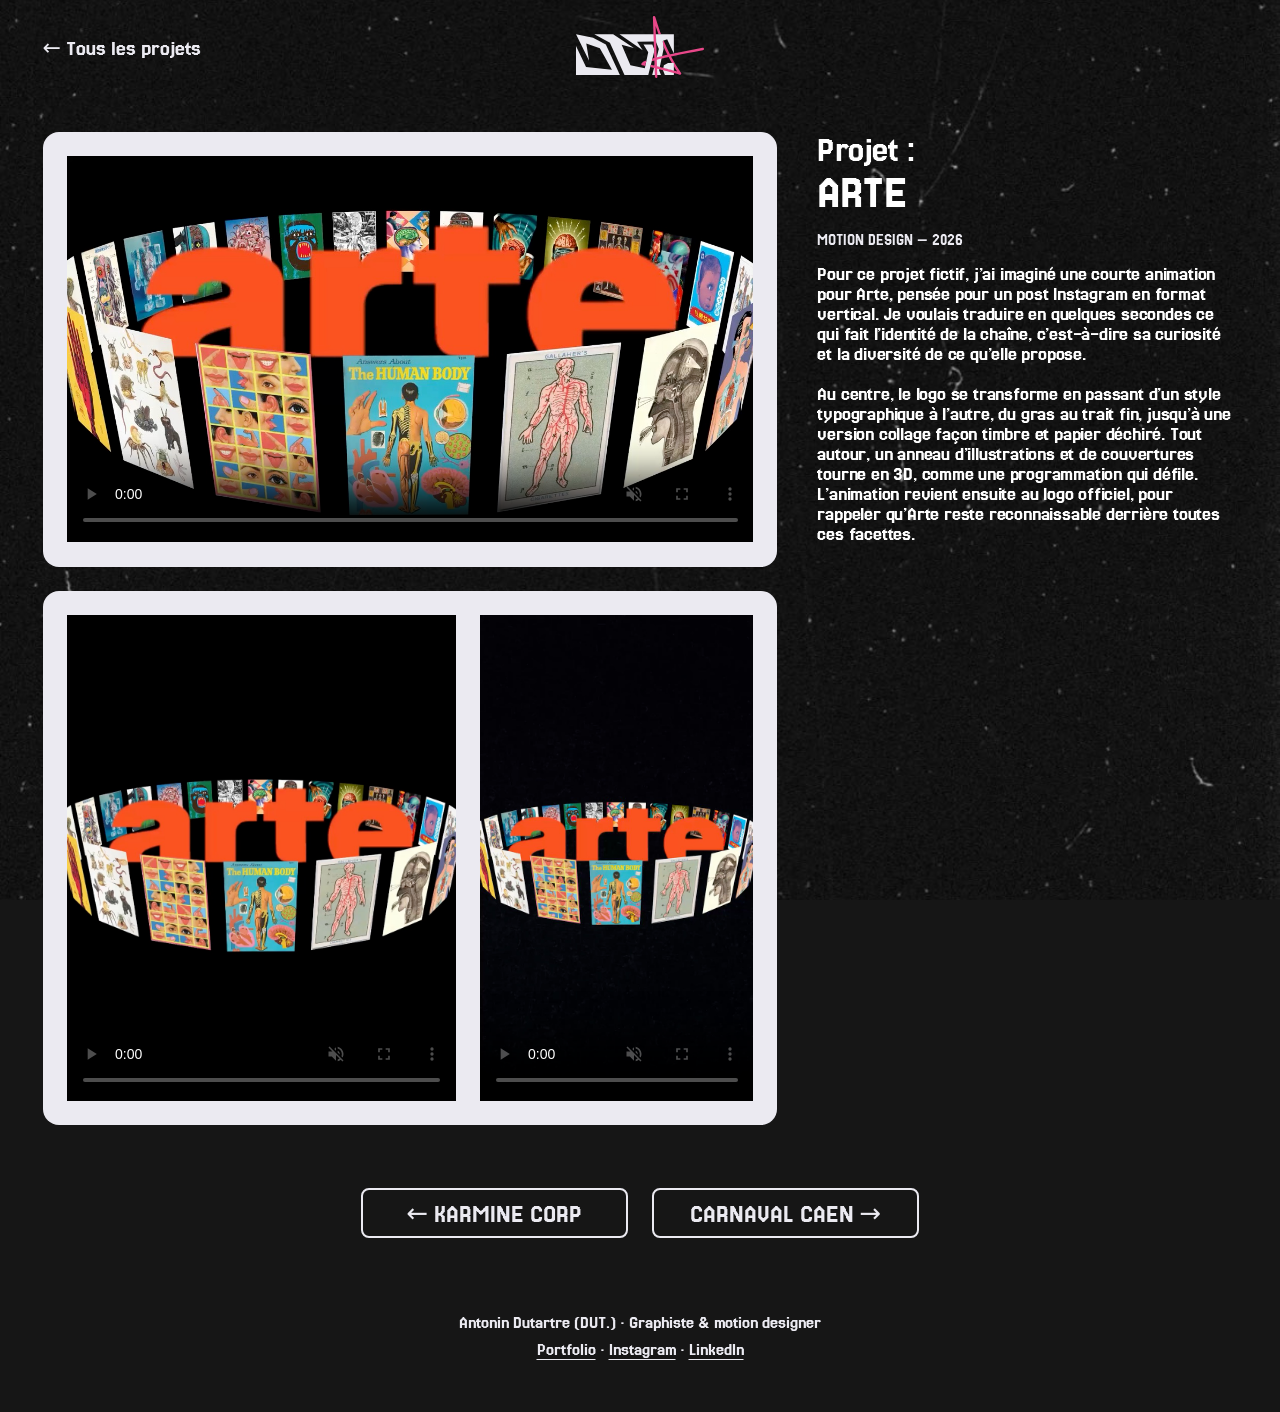
==== projets/arte/index.html @ b0b57cdd "Référencement : une page par projet, plus d'erreurs 404, images allégées - Page dédiée pour chacun d" ====
<!doctype html>
<html lang="fr">
<head>
  <meta charset="utf-8">
  <meta name="viewport" content="width=device-width, initial-scale=1">
  <title>Arte — Animation motion design pour Instagram | Antonin Dutartre (DUT.)</title>
  <meta name="description" content="Pour ce projet fictif, j’ai imaginé une courte animation pour Arte, pensée pour un post Instagram en format vertical. Je voulais traduire en quelques…">
  <meta name="author" content="Antonin Dutartre">
  <link rel="canonical" href="https://dut-designn.com/projets/arte/">
  <meta name="theme-color" content="#161616">
  <link rel="icon" href="/assets/favicon.svg" type="image/svg+xml">
  <link rel="icon" href="/assets/favicon-48.png" type="image/png" sizes="48x48">
  <link rel="apple-touch-icon" href="/assets/apple-touch-icon.png">

  <meta property="og:type" content="article">
  <meta property="og:locale" content="fr_FR">
  <meta property="og:site_name" content="DUT. — Antonin Dutartre">
  <meta property="og:url" content="https://dut-designn.com/projets/arte/">
  <meta property="og:title" content="Arte — Animation motion design pour Instagram">
  <meta property="og:description" content="Pour ce projet fictif, j’ai imaginé une courte animation pour Arte, pensée pour un post Instagram en format vertical. Je voulais traduire en quelques…">
  <meta property="og:image" content="https://dut-designn.com/images/vignettes/arte.jpg">
  <meta property="og:image:alt" content="Arte — projet d'Antonin Dutartre">
  <meta name="twitter:card" content="summary_large_image">

  <script type="application/ld+json">
  {
    "@context": "https://schema.org",
    "@graph": [
      {
        "@type": "CreativeWork",
        "@id": "https://dut-designn.com/projets/arte/#projet",
        "url": "https://dut-designn.com/projets/arte/",
        "name": "Arte",
        "headline": "Arte — Animation motion design pour Instagram",
        "description": "Pour ce projet fictif, j’ai imaginé une courte animation pour Arte, pensée pour un post Instagram en format vertical. Je voulais traduire en quelques…",
        "text": "Pour ce projet fictif, j’ai imaginé une courte animation pour Arte, pensée pour un post Instagram en format vertical. Je voulais traduire en quelques secondes ce qui fait l’identité de la chaîne, c’est-à-dire sa curiosité et la diversité de ce qu’elle propose.\n\nAu centre, le logo se transforme en passant d’un style typographique à l’autre, du gras au trait fin, jusqu’à une version collage façon timbre et papier déchiré. Tout autour, un anneau d’illustrations et de couvertures tourne en 3D, comme une programmation qui défile. L’animation revient ensuite au logo officiel, pour rappeler qu’Arte reste reconnaissable derrière toutes ces facettes.",
        "genre": [
          "Motion design"
        ],
        "inLanguage": "fr-FR",
        "creator": {
          "@type": "Person",
          "@id": "https://dut-designn.com/#antonin",
          "name": "Antonin Dutartre",
          "url": "https://dut-designn.com/"
        },
        "dateCreated": "2026",
        "image": [
          "https://dut-designn.com/images/vignettes/arte.jpg"
        ],
        "video": [
          {
            "@type": "VideoObject",
            "name": "Arte — vidéo 1",
            "description": "Pour ce projet fictif, j’ai imaginé une courte animation pour Arte, pensée pour un post Instagram en format vertical. Je voulais traduire en quelques…",
            "contentUrl": "https://dut-designn.com/images/projets/arte/1/1.mp4",
            "thumbnailUrl": "https://dut-designn.com/images/projets/arte/1/1.apercu.jpg",
            "uploadDate": "2026-10-27T17:45:11+01:00",
            "creator": {
              "@id": "https://dut-designn.com/#antonin"
            }
          },
          {
            "@type": "VideoObject",
            "name": "Arte — vidéo 2",
            "description": "Pour ce projet fictif, j’ai imaginé une courte animation pour Arte, pensée pour un post Instagram en format vertical. Je voulais traduire en quelques…",
            "contentUrl": "https://dut-designn.com/images/projets/arte/2/1.mp4",
            "thumbnailUrl": "https://dut-designn.com/images/projets/arte/2/1.apercu.jpg",
            "uploadDate": "2026-10-27T17:45:12+01:00",
            "creator": {
              "@id": "https://dut-designn.com/#antonin"
            }
          },
          {
            "@type": "VideoObject",
            "name": "Arte — vidéo 3",
            "description": "Pour ce projet fictif, j’ai imaginé une courte animation pour Arte, pensée pour un post Instagram en format vertical. Je voulais traduire en quelques…",
            "contentUrl": "https://dut-designn.com/images/projets/arte/2/2.mp4",
            "thumbnailUrl": "https://dut-designn.com/images/projets/arte/2/2.apercu.jpg",
            "uploadDate": "2026-10-27T17:45:13+01:00",
            "creator": {
              "@id": "https://dut-designn.com/#antonin"
            }
          }
        ]
      },
      {
        "@type": "BreadcrumbList",
        "itemListElement": [
          {
            "@type": "ListItem",
            "position": 1,
            "name": "Portfolio",
            "item": "https://dut-designn.com/"
          },
          {
            "@type": "ListItem",
            "position": 2,
            "name": "Arte",
            "item": "https://dut-designn.com/projets/arte/"
          }
        ]
      }
    ]
  }
  </script>

  <link rel="preconnect" href="https://fonts.googleapis.com">
  <link rel="preconnect" href="https://fonts.gstatic.com" crossorigin>
  <link href="https://fonts.googleapis.com/css2?family=Jacquarda+Bastarda+9&family=Jersey+25&display=swap" rel="stylesheet">
  <link rel="stylesheet" href="/css/style.css">
  <link rel="stylesheet" href="/css/projet.css">
</head>
<body class="fond page-projet">
  <!-- Page générée automatiquement par outils/generer_site.py : modifie js/projets.js, pas ce fichier -->
  <header class="projet__entete">
    <a class="projet__retour" href="/#motion-design">← Tous les projets</a>
    <a class="accueil__logo" href="/"><img src="/assets/svg/logo.svg" width="128" height="62" alt="DUT. — Antonin Dutartre, graphiste et motion designer"></a>
    <span class="projet__espace" aria-hidden="true"></span>
  </header>

  <main class="projet">
    <div class="projet__texte">
      <h1 class="fiche__titre projet__titre">
        <span class="fiche__surtitre">Projet :</span>
        <span>ARTE</span>
      </h1>
      <p class="projet__infos">Motion design — 2026</p>
      <div class="fiche__description">
        <p>Pour ce projet fictif, j’ai imaginé une courte animation pour Arte, pensée pour un post Instagram en format vertical. Je voulais traduire en quelques secondes ce qui fait l’identité de la chaîne, c’est-à-dire sa curiosité et la diversité de ce qu’elle propose.</p>
        <p>Au centre, le logo se transforme en passant d’un style typographique à l’autre, du gras au trait fin, jusqu’à une version collage façon timbre et papier déchiré. Tout autour, un anneau d’illustrations et de couvertures tourne en 3D, comme une programmation qui défile. L’animation revient ensuite au logo officiel, pour rappeler qu’Arte reste reconnaissable derrière toutes ces facettes.</p>
      </div>
    </div>

    <div class="projet__visuels">
      <div class="projet__page">
        <figure class="projet__visuel" style="--ratio:1.7778"><video src="/images/projets/arte/1/1.mp4" poster="/images/projets/arte/1/1.apercu.jpg" width="1280" height="720" muted loop playsinline controls preload="metadata" aria-label="Arte — visuel 1 (Motion design) par Antonin Dutartre"></video></figure>
      </div>
      <div class="projet__page">
        <figure class="projet__visuel" style="--ratio:0.7992"><video src="/images/projets/arte/2/1.mp4" poster="/images/projets/arte/2/1.apercu.jpg" width="1023" height="1280" muted loop playsinline controls preload="metadata" aria-label="Arte — visuel 2 (Motion design) par Antonin Dutartre"></video></figure>
        <figure class="projet__visuel" style="--ratio:0.5625"><video src="/images/projets/arte/2/2.mp4" poster="/images/projets/arte/2/2.apercu.jpg" width="720" height="1280" muted loop playsinline controls preload="metadata" aria-label="Arte — visuel 3 (Motion design) par Antonin Dutartre"></video></figure>
      </div>
    </div>
  </main>

  <nav class="projet__suite" aria-label="Autres projets">
    <a class="bouton" href="/projets/karmine-corp/">← Karmine Corp</a>
    <a class="bouton" href="/projets/carnaval/">Carnaval Caen →</a>
  </nav>

  <footer class="projet__pied">
    <p>Antonin Dutartre (DUT.) · Graphiste &amp; motion designer</p>
    <p>
      <a href="/">Portfolio</a> ·
      <a href="https://www.instagram.com/dut_designn/" target="_blank" rel="noopener">Instagram</a> ·
      <a href="https://www.linkedin.com/in/dut-designn/" target="_blank" rel="noopener">LinkedIn</a>
    </p>
  </footer>

  <script>
    // Les vidéos ne jouent que lorsqu'elles sont visibles (au moins à moitié), comme sur l'accueil
    const observateur = new IntersectionObserver((entrees) => entrees.forEach(({ target: v, isIntersecting, intersectionRatio }) => {
      if (isIntersecting && intersectionRatio >= 0.5 && !v.pauseVisiteur) v.play().catch(() => {});
      else if (!v.paused) { v.pauseAuto = true; v.pause(); }
    }), { threshold: [0, 0.5] });
    document.querySelectorAll('video').forEach((v) => {
      v.addEventListener('pause', () => { if (!v.pauseAuto) v.pauseVisiteur = true; v.pauseAuto = false; });
      v.addEventListener('play', () => { v.pauseVisiteur = false; });
      observateur.observe(v);
    });
  </script>
</body>
</html>
---- css/style.css ----
/* =========================================================
   DUT. — Portfolio Antonin Dutartre
   Basé sur la maquette Figma (cadre 1920 × 1080)
   ========================================================= */

/* Police 0Arame (années sur les cartes, sous-titre) : elle n'est pas sur Google Fonts.
   Dépose le fichier dans fonts/0arame.woff2 pour l'activer. En attendant, Jersey 25 la remplace. */

:root {
  --noir: #161616;
  --gris-logo: #ebeaf1;
  --blanc: #ffffff;
  --rose: #e94789;
  --vide: #26262b;

  --police: "Jersey 25", system-ui, sans-serif;
  --police-lettrine: "Jacquarda Bastarda 9", "Jersey 25", serif;
  --police-arame: "0Arame", "Jersey 25", monospace;

  --marge: clamp(16px, 3.33vw, 64px);
  --rayon: 16px;
}

*, *::before, *::after { box-sizing: border-box; }

html { scroll-behavior: smooth; }

/* Curseur du site (assets/curseur.png, 50 px de haut ≈ 2,5 × un curseur normal ;
   curseur@2x.png pour les écrans Retina). "1 1" = la pointe en haut à gauche.
   Trois écritures : chaque navigateur garde la plus complète qu'il comprend. */
html {
  cursor: url("../assets/curseur.png") 1 1, auto;
  cursor: -webkit-image-set(url("../assets/curseur.png") 1x, url("../assets/curseur@2x.png") 2x) 1 1, auto;
  cursor: image-set(url("../assets/curseur.png") 1x, url("../assets/curseur@2x.png") 2x) 1 1, auto;
}
/* Partout le même curseur, y compris sur les liens, boutons et la fenêtre projet */
*, *::before, *::after { cursor: inherit; }
::backdrop {
  cursor: url("../assets/curseur.png") 1 1, auto;
  cursor: -webkit-image-set(url("../assets/curseur.png") 1x, url("../assets/curseur@2x.png") 2x) 1 1, auto;
  cursor: image-set(url("../assets/curseur.png") 1x, url("../assets/curseur@2x.png") 2x) 1 1, auto;
}

body {
  margin: 0;
  background: var(--noir);
  color: var(--blanc);
  font-family: var(--police);
  -webkit-font-smoothing: antialiased;
}
/* Le logo vertical de « À propos » peut déborder sur très petit écran */
main { overflow-x: clip; }

body.fiche-ouverte { overflow: hidden; }

img { display: block; max-width: 100%; }
h1, h2, p { margin: 0; font-weight: 400; }
a { color: inherit; text-decoration: none; }
button { font: inherit; color: inherit; background: none; border: 0; padding: 0; }

.lettrine { font-family: var(--police-lettrine); }

/* Fond texturé commun aux sections (images/fond.jpg).
   "fixed" : la texture reste en place pendant le défilement, donc elle se prolonge
   d'une section à l'autre sans raccord visible (sur iPhone, elle défile simplement avec la page). */
.fond {
  background:
    url("../images/fond.jpg") center / cover fixed,
    var(--noir);
}

/* ---------- Emplacement d'image vide ---------- */
.emplacement {
  position: relative;
  overflow: hidden;
  background: var(--vide);
}
.emplacement img,
.emplacement video {
  display: block;
  width: 100%;
  height: 100%;
  object-fit: cover;
}
.emplacement.vide img { display: none; }
.emplacement.vide::after {
  content: attr(data-fichier);
  position: absolute;
  inset: 0;
  display: grid;
  place-items: center;
  padding: 12px;
  text-align: center;
  font: 12px/1.3 ui-monospace, Menlo, monospace;
  color: rgba(235, 234, 241, 0.5);
  background: repeating-linear-gradient(45deg, transparent 0 12px, rgba(255, 255, 255, 0.025) 12px 24px);
}

/* =========================================================
   ACCUEIL
   ========================================================= */
.accueil {
  min-height: 100vh;
  padding: 16px var(--marge) 64px;
  display: flex;
  flex-direction: column;
  gap: clamp(32px, 4.2vw, 80px);
}

.accueil__titre { align-self: center; margin: 0; line-height: 0; }
.accueil__logo { display: inline-block; }
.accueil__logo img { width: 128px; height: 62px; }

.accueil__contenu {
  display: flex;
  align-items: stretch;
  gap: 24px;
}

.vitrine {
  flex: 1 1 auto;
  aspect-ratio: 1489 / 838;
  border: 2px solid var(--gris-logo);
  border-radius: var(--rayon);
  overflow: hidden;
}
.vitrine__pistes {
  display: flex;
  height: 100%;
  transition: transform 0.6s cubic-bezier(0.65, 0, 0.35, 1);
}
.vitrine__diapo {
  flex: 0 0 100%;
  height: 100%;
}

.accueil__nav {
  flex: 0 0 267px;
  display: flex;
  flex-direction: column;
  align-items: center;
  justify-content: space-between;
  gap: 16px;
}

/* Bouton de catégorie */
.bouton {
  display: block;
  text-align: center;
  width: 267px;
  padding: 8px;
  background: var(--noir);
  border: 2px solid var(--gris-logo);
  border-radius: 8px;
  color: var(--gris-logo);
  font-size: 32px;
  line-height: normal;
  text-transform: uppercase;
  white-space: nowrap;
  transition: border-color 0.2s, color 0.2s;
}
.bouton .lettrine { text-transform: none; }
.bouton:hover, .bouton:focus-visible { border-color: var(--rose); color: var(--rose); }

/* Flèches octogonales du site (blanches, roses au survol), toutes avec le même dessin.
   La flèche gauche a son propre fichier : le contour garde la même forme, seule la pointe change de sens. */
.fleche {
  position: relative;
  width: 151px;
  aspect-ratio: 45 / 40; /* proportions du dessin, à toutes les tailles */
  flex-shrink: 0;
}
.fleche__img {
  position: absolute;
  /* Débord du dessin autour du bouton, proportionnel à sa taille */
  top: -13.57%;
  left: -12.05%;
  width: 123.7%;
  height: 126.77%;
  max-width: none;
  overflow: visible;
}
/* Dessin de la flèche (octogone + flèche), directement dans la page : couleur via "color" */
.fleche {
  --sens: 1; /* 1 = vers la droite, -1 = vers la gauche */
  color: #ebeaf1;
  transition: color 0.2s;
}
.fleche--gauche { --sens: -1; }
.fleche__contour,
.fleche__trait { stroke: currentColor; }
.fleche:hover,
.fleche:focus-visible { color: var(--rose); }

/* Au survol, la flèche avance doucement dans sa direction, puis revient, en boucle */
.fleche:hover .fleche__trait,
.fleche:focus-visible .fleche__trait {
  animation: fleche-pousse 0.9s ease-in-out infinite;
}
@keyframes fleche-pousse {
  0%, 100% { transform: translateX(0); }
  50% { transform: translateX(calc(var(--sens) * 3px)); } /* en unités du dessin : ~6 % de sa largeur */
}
@media (prefers-reduced-motion: reduce) {
  .fleche:hover .fleche__trait,
  .fleche:focus-visible .fleche__trait { animation: none; }
}

/* =========================================================
   À PROPOS
   ========================================================= */
.apropos {
  min-height: 540px;
  padding: 24px var(--marge);
  display: flex;
  align-items: center;
  gap: clamp(64px, 6.25vw, 120px);
  position: relative;
  isolation: isolate; /* le grain ci-dessous reste derrière le contenu */
  /* Dégradé rose de la maquette posé sur la même texture que le reste du site :
     il est transparent en haut et en bas, donc il se fond dans les sections voisines. */
  background:
    linear-gradient(180deg, rgba(114, 14, 80, 0) 0%, rgba(233, 71, 137, 0.45) 29.327%, rgba(170, 13, 77, 0.45) 65.865%, rgba(129, 54, 54, 0) 100%),
    url("../images/fond.jpg") center / cover fixed,
    var(--noir);
}
/* Grain sur le dégradé : bruit généré par le navigateur (aucune image à charger),
   plus fort au centre et qui disparaît en haut et en bas, comme le rose */
.apropos::before {
  content: "";
  position: absolute;
  inset: 0;
  z-index: -1;
  pointer-events: none;
  background-image: url("data:image/svg+xml,%3Csvg xmlns='http://www.w3.org/2000/svg' width='220' height='220'%3E%3Cfilter id='g'%3E%3CfeTurbulence type='fractalNoise' baseFrequency='0.85' numOctaves='3' stitchTiles='stitch'/%3E%3CfeColorMatrix type='saturate' values='0'/%3E%3C/filter%3E%3Crect width='100%25' height='100%25' filter='url(%23g)'/%3E%3C/svg%3E");
  background-size: 220px;
  mix-blend-mode: overlay;
  opacity: 0.55;
  -webkit-mask-image: linear-gradient(180deg, transparent 0%, #000 30%, #000 66%, transparent 100%);
  mask-image: linear-gradient(180deg, transparent 0%, #000 30%, #000 66%, transparent 100%);
}

.apropos__photo {
  position: relative;
  flex: 0 0 357px;
}
.apropos__photo .emplacement {
  height: 468px;
  border: 2px solid var(--gris-logo);
  border-radius: var(--rayon);
}

/* Logo vertical qui chevauche le bord droit de la photo */
.apropos__logo {
  position: absolute;
  left: 277px;
  top: 91px;
  width: 129px;
  height: 265px;
  display: flex;
  align-items: center;
  justify-content: center;
  pointer-events: none;
}
.apropos__logo img {
  flex: none;
  max-width: none;
  transform: rotate(-90deg);
}

.apropos__texte {
  display: flex;
  flex-direction: column;
  gap: 36px;
}
.apropos__nom {
  font-size: 100px;
  line-height: 0.8;
}
.apropos__sous-titre {
  margin-top: 6px;
  font-family: var(--police-arame);
  font-size: 16px;
  text-transform: uppercase;
}
.apropos__bio {
  max-width: 612px;
  font-size: 24px;
  line-height: 25px;
}
.apropos__bio p + p { margin-top: 25px; }

/* Liens de contact sous la présentation */
.apropos__contacts {
  display: flex;
  flex-wrap: wrap;
  gap: 12px 32px;
  margin: 0;
  padding: 0;
  list-style: none;
  font-size: 20px;
  line-height: 1.2;
}
.apropos__contacts a,
.apropos__info {
  display: inline-flex;
  align-items: center;
  gap: 10px;
  transition: color 0.2s;
}
.apropos__contacts svg {
  width: 24px;
  height: 24px;
  flex-shrink: 0;
  fill: none;
  stroke: currentColor;
  stroke-width: 1.8;
  stroke-linecap: round;
  stroke-linejoin: round;
}
.apropos__contacts svg .plein { fill: currentColor; }
.apropos__contacts span {
  text-decoration: underline;
  text-decoration-color: transparent;
  text-underline-offset: 4px;
  transition: text-decoration-color 0.2s;
}
.apropos__contacts a:hover,
.apropos__contacts a:focus-visible { color: var(--rose); }
.apropos__contacts a:hover span,
.apropos__contacts a:focus-visible span { text-decoration-color: currentColor; }

/* =========================================================
   GALERIES DE PROJETS
   ========================================================= */
.galerie {
  padding: var(--marge);
  padding-bottom: clamp(64px, 8vw, 160px);
}

.galerie__titre {
  margin-bottom: 16px;
  font-size: clamp(48px, 6.67vw, 128px);
  line-height: normal;
  text-transform: uppercase;
  white-space: nowrap;
}
.galerie__titre .lettrine { text-transform: none; }

.galerie__grille {
  display: grid;
  grid-template-columns: repeat(auto-fill, 357px);
  gap: 64px 24px;
  justify-content: space-between; /* ~120px entre les cartes sur un écran 1920 */
}

/* ---------- Carte projet ----------
   Au survol : le cadre intérieur raccourcit, le titre remonte et le résumé apparaît. */
.carte {
  position: relative;
  display: block;
  font: inherit;
  width: 357px;
  height: 464px;
  border: 2px solid var(--blanc);
  border-radius: var(--rayon);
  overflow: hidden;
  text-align: left;
  color: var(--blanc);
}

.carte__media {
  position: absolute;
  inset: 0;
  border-radius: 14px;
}

.carte__contour {
  position: absolute;
  left: -12.25px;
  top: -10px;
  width: 374px;
  height: 475px;
  max-width: none;
  pointer-events: none;
}
.carte__cadre {
  position: absolute;
  left: 13px;
  top: 13px;
  max-width: none;
  pointer-events: none;
}

.carte__contour, .carte__cadre { transition: opacity 0.3s; }
.carte__contour--survol, .carte__cadre--survol { opacity: 0; }

.carte__annee {
  position: absolute;
  left: 267px;
  top: 3px;
  font-family: var(--police-arame);
  font-size: 24px;
  letter-spacing: 0.96px;
}

.carte__titre {
  position: absolute;
  left: 16px;
  top: 406px;
  width: 326px;
  font-size: 36px;
  line-height: normal;
  white-space: nowrap;
  transition: top 0.35s ease;
}
.carte--titre-long .carte__titre {
  font-size: 32px;
  letter-spacing: -0.96px;
}

.carte__desc {
  position: absolute;
  left: 20px;
  top: 466px;
  width: 310px;
  font-size: 16px;
  line-height: normal;
  letter-spacing: -0.16px;
  transition: top 0.35s ease;
}

.carte:hover .carte__contour:not(.carte__contour--survol),
.carte:hover .carte__cadre:not(.carte__cadre--survol),
.carte:focus-visible .carte__contour:not(.carte__contour--survol),
.carte:focus-visible .carte__cadre:not(.carte__cadre--survol) { opacity: 0; }
.carte:hover .carte__contour--survol,
.carte:hover .carte__cadre--survol,
.carte:focus-visible .carte__contour--survol,
.carte:focus-visible .carte__cadre--survol { opacity: 1; }
.carte:hover .carte__titre,
.carte:focus-visible .carte__titre { top: 340px; }
.carte:hover .carte__desc,
.carte:focus-visible .carte__desc { top: 384px; }

/* =========================================================
   FICHE PROJET (fenêtre 1700 × 956)
   ========================================================= */
.fiche {
  width: min(1700px, calc(100vw - 32px));
  max-width: none;
  max-height: calc(100vh - 32px);
  aspect-ratio: 1700 / 956;
  padding: 49px 51px 49px 44px;
  border: 0;
  border-radius: var(--rayon);
  background: var(--noir);
  color: var(--blanc);
  overflow: hidden;
}
.fiche[open] {
  display: grid;
  grid-template-columns: minmax(0, 1200fr) minmax(0, 368fr);
  grid-template-rows: minmax(0, 1fr);
  align-items: start;
  gap: 37px;
}
.fiche::backdrop { background: rgba(0, 0, 0, 0.7); }

/* Image de fond floutée + voile sombre de la maquette */
.fiche__fond {
  position: absolute;
  inset: 0;
  z-index: -1;
  background-color: var(--noir);
  background-position: center;
  background-size: cover;
}
.fiche__fond::after {
  content: "";
  position: absolute;
  inset: 0;
  background: rgba(22, 22, 22, 0.8);
}

.fiche__fermer {
  position: absolute;
  top: 8px;
  right: 16px;
  z-index: 2;
  font-size: 40px;
  line-height: 1;
  color: var(--gris-logo);
}
.fiche__fermer:hover { color: var(--rose); }

/* Colonne gauche : galerie + flèches en dessous */
.fiche__media {
  display: flex;
  flex-direction: column;
  gap: 16px;
  align-items: center;
  height: 100%;
  min-height: 0;
}
/* Zone d'images : sa largeur et sa hauteur sont calculées par js/main.js
   pour épouser exactement les visuels de la page affichée (24 px de marge partout) */
.fiche__galerie {
  position: relative;
  flex: none;
  max-width: 100%;
  background: var(--gris-logo);
  border-radius: var(--rayon);
  overflow: hidden;
  transition: width 0.6s cubic-bezier(0.65, 0, 0.35, 1), height 0.6s cubic-bezier(0.65, 0, 0.35, 1);
}
.fiche__diapos {
  display: flex;
  height: 100%;
  transition: transform 0.6s cubic-bezier(0.65, 0, 0.35, 1);
}
.fiche__diapo {
  flex: 0 0 100%;
  min-width: 0; /* une page plus large ne pousse pas les suivantes */
  overflow: hidden;
  height: 100%;
  display: flex;
  align-items: center;
  justify-content: center;
}
.fiche__diapo > .emplacement {
  width: 100%;
  height: 100%;
  background-color: #d9d8df;
}
.fiche__diapo > .emplacement.vide::after { color: rgba(22, 22, 22, 0.5); }

/* Une page = tous les visuels d'un dossier (images/projets/<projet>/1/…), placés au pixel près */
.fiche__page {
  position: relative;
  flex: none;
}
.fiche__visuel {
  position: absolute;
  overflow: hidden;
}
.fiche__visuel img,
.fiche__visuel video {
  display: block;
  width: 100%;
  height: 100%;
  object-fit: cover;
}

.fiche__nav {
  flex: none;
  display: flex;
  justify-content: center;
  gap: 32px;
}
.fiche__nav[hidden] { display: none; }

/* Flèches de la fiche : même dessin, en plus petit.
   Une flèche est masquée quand il n'y a plus d'image de son côté (elle garde sa place pour que l'autre ne bouge pas). */
.fleche--projet { width: 45px; }
.fleche--projet.fleche--masquee { visibility: hidden; }

.fiche__texte {
  display: flex;
  flex-direction: column;
  gap: 16px;
  max-height: 100%;
  overflow-y: auto;
}
.fiche__titre {
  display: flex;
  flex-direction: column;
  padding: 10px;
  font-size: 48px;
  line-height: normal;
  letter-spacing: -0.48px;
}
.fiche__surtitre { font-size: 36px; }
.fiche__description {
  font-size: 20px;
  line-height: normal;
  letter-spacing: -0.2px;
}
.fiche__description p + p { margin-top: 1em; }

/* =========================================================
   ADAPTATION AUX ÉCRANS PLUS PETITS
   ========================================================= */
@media (max-width: 1100px) {
  .accueil { min-height: auto; }
  .accueil__contenu { flex-direction: column; }
  .accueil__nav {
    flex-basis: auto;
    flex-direction: row;
    flex-wrap: wrap;
    justify-content: center;
  }
  /* Les flèches passent juste sous la vidéo, sur leur propre ligne, puis les boutons en dessous */
  .accueil__nav { gap: 16px 24px; }
  .accueil__nav .fleche { width: clamp(44px, 9vw, 60px); order: -2; } /* 44 px sur téléphone, 60 px sur tablette */
  .accueil__nav .fleche--gauche { order: -3; }
  .accueil__nav::before { content: ""; flex-basis: 100%; order: -1; }

  .apropos { flex-direction: column; align-items: flex-start; padding-block: 48px; }

  .fiche[open] {
    grid-template-columns: 1fr;
    grid-template-rows: none;
    aspect-ratio: auto;
    height: calc(100vh - 32px);
    overflow-y: auto;
    padding: 56px 16px 24px;
  }
  .fiche__media { height: auto; min-height: auto; }
  .fiche__galerie { flex-shrink: 0; }
  .fiche__texte { max-height: none; overflow: visible; }
}

@media (max-width: 600px) {
  .bouton { width: 100%; font-size: 28px; }
  .apropos__photo { flex-basis: auto; width: 100%; max-width: 300px; }
  .apropos__photo .emplacement { height: 393px; }
  .apropos__logo { left: auto; right: -40px; top: 60px; transform: scale(0.8); }
  .apropos__nom { font-size: 72px; }
  .apropos__bio { font-size: 20px; line-height: 22px; }
  .apropos__bio p + p { margin-top: 22px; }
  .apropos__contacts { flex-direction: column; font-size: 18px; }

  /* Les cartes gardent leurs proportions et sont réduites pour tenir à l'écran */
  .galerie__grille { justify-content: center; zoom: 0.9; }
  .galerie__titre { font-size: 44px; white-space: normal; }

  .fiche__titre { font-size: 36px; padding: 0; }
  .fiche__surtitre { font-size: 26px; }
  .fiche__description { font-size: 18px; }
}

@media (max-width: 360px) {
  .galerie__grille { zoom: 0.8; }
}

@media (prefers-reduced-motion: reduce) {
  html { scroll-behavior: auto; }
  * { transition: none !important; }
}
---- css/projet.css ----
/* =========================================================
   PAGE D'UN PROJET (projets/<projet>/, créée par outils/generer_site.py)
   Même univers que la fenêtre projet : texte à droite, visuels à gauche
   dans des cadres clairs, 24 px entre les visuels et autour.
   ========================================================= */
.page-projet { min-height: 100vh; }

.projet__entete {
  display: grid;
  grid-template-columns: 1fr auto 1fr;
  align-items: center;
  padding: 16px var(--marge);
}
.projet__retour {
  justify-self: start;
  font-size: 22px;
  color: var(--gris-logo);
  transition: color 0.2s;
}
.projet__retour:hover,
.projet__retour:focus-visible { color: var(--rose); }

.projet {
  display: grid;
  grid-template-columns: minmax(0, 1fr) minmax(300px, 420px);
  align-items: start;
  gap: 40px;
  max-width: 1800px;
  margin: 0 auto;
  padding: clamp(24px, 3vw, 48px) var(--marge);
}
/* Le texte vient en premier dans la page (pour Google), mais s'affiche à droite */
.projet__texte {
  order: 2;
  position: sticky;
  top: 24px;
  display: flex;
  flex-direction: column;
  gap: 16px;
}
.projet__titre { padding: 0; }
.projet__infos {
  font-family: var(--police-arame);
  font-size: 16px;
  text-transform: uppercase;
  color: var(--gris-logo);
}

.projet__visuels {
  display: flex;
  flex-direction: column;
  gap: 24px;
}
/* Une page du projet = un dossier images/projets/<projet>/1/, 2/, 3/…
   Les visuels d'une rangée prennent la même hauteur et remplissent la largeur. */
.projet__page {
  display: flex;
  flex-wrap: wrap;
  justify-content: center;
  gap: 24px;
  padding: 24px;
  background: var(--gris-logo);
  border-radius: var(--rayon);
}
.projet__visuel {
  margin: 0;
  min-width: 0;
  flex: var(--ratio) 1 calc(var(--ratio) * 300px);
  max-width: calc(var(--ratio) * 85vh); /* un visuel seul et vertical ne dépasse pas l'écran */
  aspect-ratio: var(--ratio);
  overflow: hidden;
}
.projet__visuel img,
.projet__visuel video {
  display: block;
  width: 100%;
  height: 100%;
  object-fit: cover;
}

.projet__suite {
  display: flex;
  flex-wrap: wrap;
  justify-content: center;
  gap: 16px 24px;
  padding: 24px var(--marge) 48px;
}
.projet__suite .bouton { width: auto; min-width: 267px; padding-inline: 24px; font-size: 26px; }

.projet__pied {
  padding: 24px var(--marge) 48px;
  text-align: center;
  font-size: 18px;
  line-height: 1.5;
  color: var(--gris-logo);
}
.projet__pied a { text-decoration: underline; text-underline-offset: 4px; }
.projet__pied a:hover { color: var(--rose); }

@media (max-width: 1100px) {
  .projet { grid-template-columns: 1fr; }
  .projet__texte { order: 0; position: static; }
}

@media (max-width: 600px) {
  .projet__entete { grid-template-columns: 1fr auto; }
  .projet__espace { display: none; }
  .projet__retour { font-size: 18px; }
  .accueil__logo img { width: 96px; height: auto; }
  .projet__page { padding: 12px; gap: 12px; }
  .projet__visuel { flex-basis: calc(var(--ratio) * 200px); }
  .projet__suite .bouton { min-width: 0; width: 100%; font-size: 22px; }
}
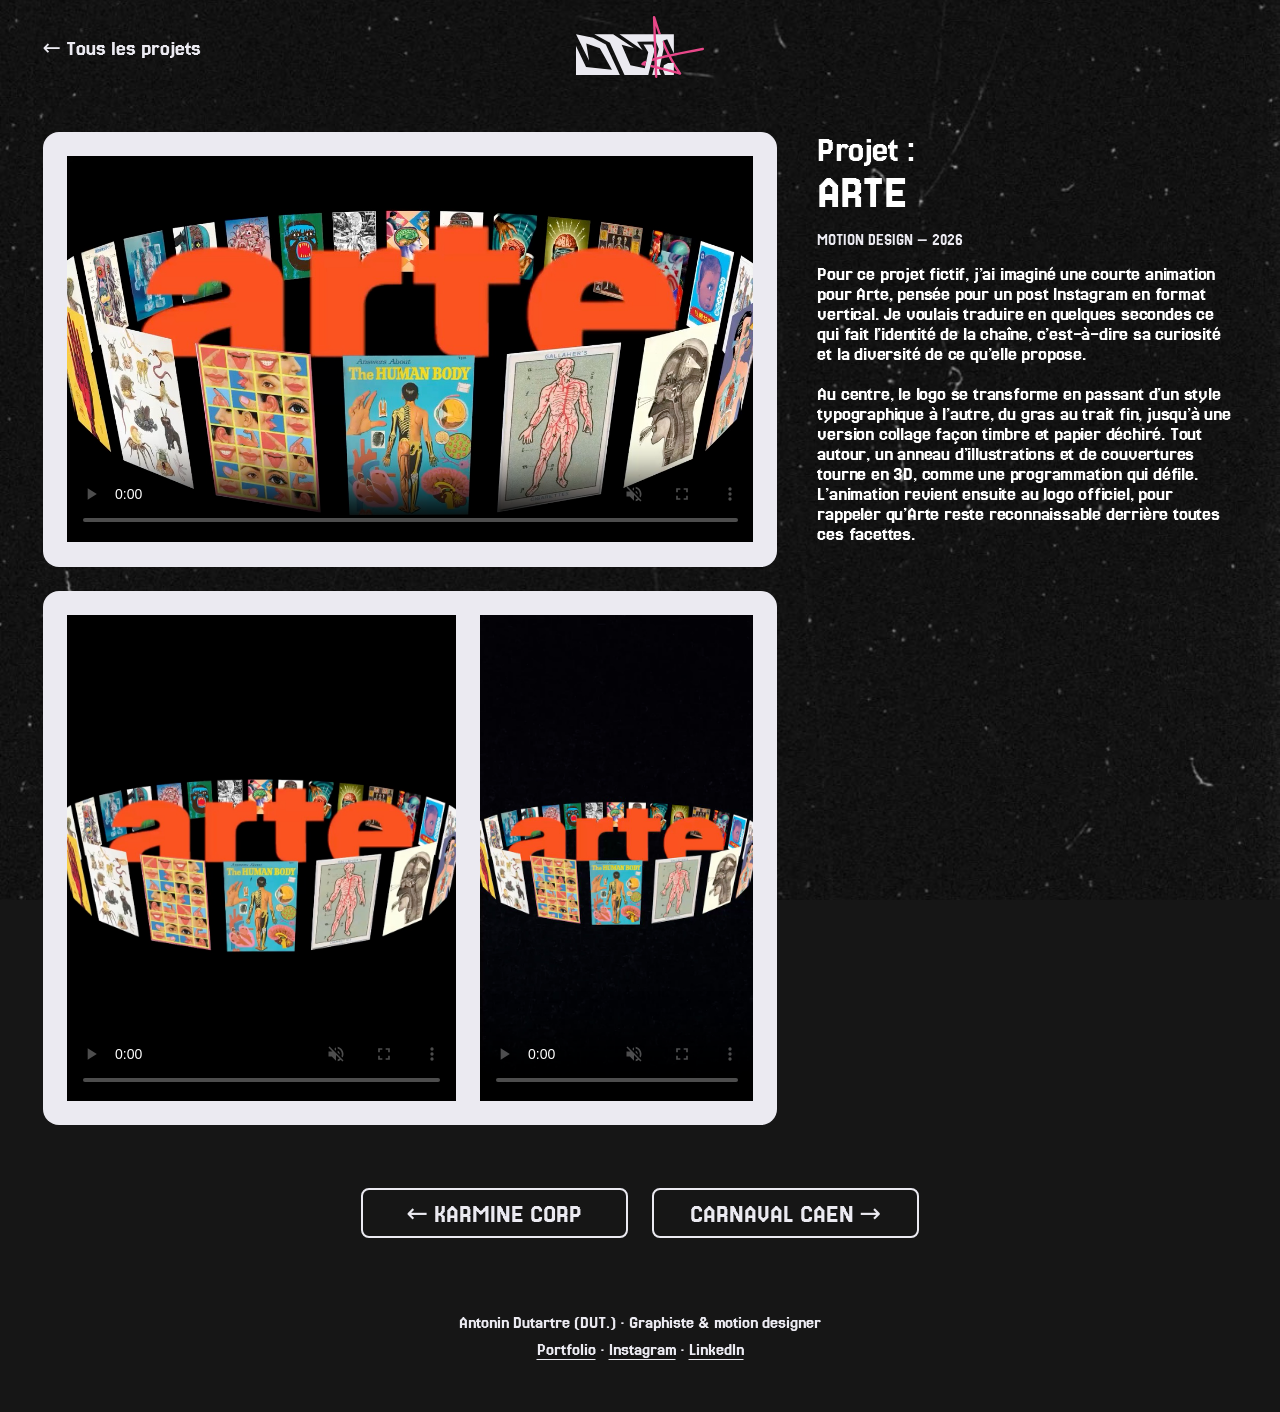
==== commit 9189b4e6: "Vidéos : la vidéo d'accueil repart si le navigateur la met en pause Co-Authored-By: Claude Opus 5.5 " ====
--- a/projets/arte/index.html
+++ b/projets/arte/index.html
@@ -159,15 +159,25 @@
 
   <script>
     // Les vidéos ne jouent que lorsqu'elles sont visibles (au moins à moitié), comme sur l'accueil
+    // Lecture refusée par le navigateur : on réessaie au premier geste du visiteur ou au retour sur l'onglet
+    const actualiser = (v) => {
+      if (v.visible && !document.hidden && !v.pauseVisiteur) { if (v.paused) v.play().catch(() => {}); }
+      else if (!v.paused) { v.pauseAuto = true; v.pause(); }
+    };
+    const relancer = () => document.querySelectorAll('video').forEach(actualiser);
     const observateur = new IntersectionObserver((entrees) => entrees.forEach(({ target: v, isIntersecting, intersectionRatio }) => {
-      if (isIntersecting && intersectionRatio >= 0.5 && !v.pauseVisiteur) v.play().catch(() => {});
-      else if (!v.paused) { v.pauseAuto = true; v.pause(); }
+      v.visible = isIntersecting && intersectionRatio >= 0.5;
+      actualiser(v);
     }), { threshold: [0, 0.5] });
     document.querySelectorAll('video').forEach((v) => {
-      v.addEventListener('pause', () => { if (!v.pauseAuto) v.pauseVisiteur = true; v.pauseAuto = false; });
+      // Seules les pauses faites avec la barre de lecture comptent (pas celles du navigateur)
+      v.addEventListener('pause', () => { if (!v.pauseAuto && !document.hidden) v.pauseVisiteur = true; v.pauseAuto = false; });
       v.addEventListener('play', () => { v.pauseVisiteur = false; });
       observateur.observe(v);
     });
+    document.addEventListener('visibilitychange', relancer);
+    addEventListener('pageshow', relancer);
+    ['pointerdown', 'keydown', 'touchstart'].forEach((t) => addEventListener(t, relancer, { capture: true, passive: true, once: true }));
   </script>
 </body>
 </html>
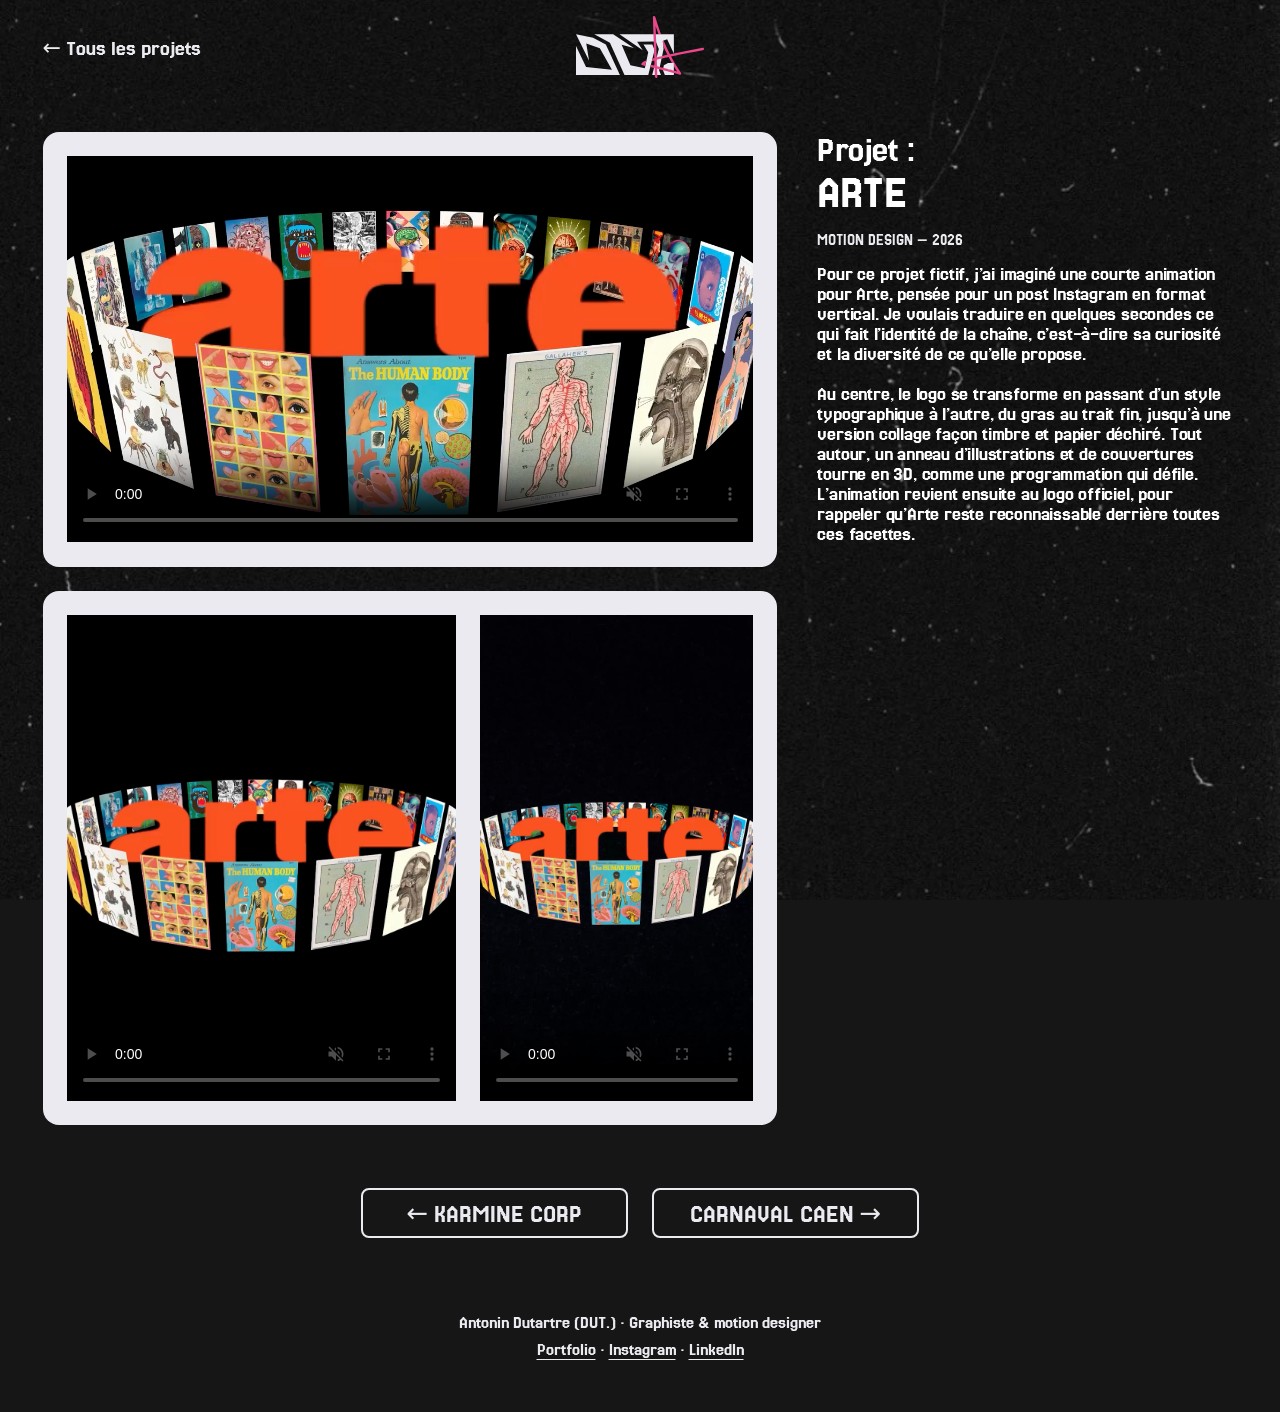
==== commit 5d741bd5: "Vidéos : relance au moindre mouvement si le navigateur les a mises en pause Co-Authored-By: Claude O" ====
--- a/projets/arte/index.html
+++ b/projets/arte/index.html
@@ -177,7 +177,7 @@
     });
     document.addEventListener('visibilitychange', relancer);
     addEventListener('pageshow', relancer);
-    ['pointerdown', 'keydown', 'touchstart'].forEach((t) => addEventListener(t, relancer, { capture: true, passive: true, once: true }));
+    ['pointermove', 'pointerdown', 'keydown', 'touchstart'].forEach((t) => addEventListener(t, relancer, { capture: true, passive: true, once: true }));
   </script>
 </body>
 </html>
